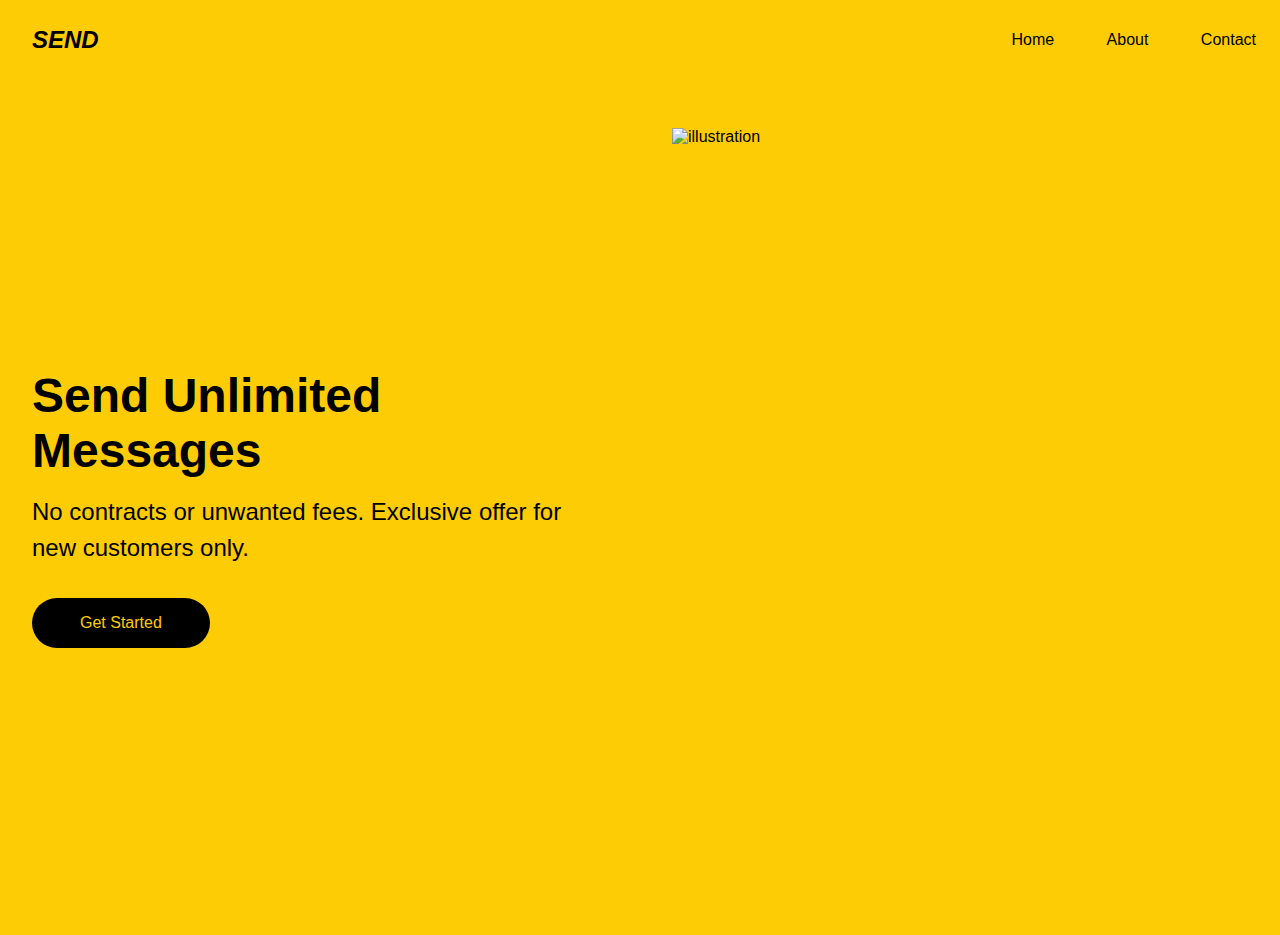
==== index.html @ 8fc83bc4 "new" ====
<!DOCTYPE html>
<html lang="en">
  <head>
    <meta charset="UTF-8" />
    <meta name="viewport" content="width=device-width, initial-scale=1.0" />
    <title>Document</title>
    <link rel="stylesheet" href="style.css" />
  </head>
  <body>
    <nav>
      <div class="logo">SEND</div>
      <div class="nav-items">
        <a href="/">Home</a> <a href="/">About</a> <a href="/">Contact</a>
      </div>
    </nav>
    <section class="hero">
      <div class="hero-container">
        <div class="column-left">
          <h1>Send Unlimited Messages</h1>
          <p>
            No contracts or unwanted fees. Exclusive offer for new customers
            only.
          </p>
          <button>Get Started</button>
        </div>
        <div class="column-right">
          <img
            src="./image-1.svg"
            alt="illustration
        "
            class="hero-image"
          />
        </div>
      </div>
    </section>
  </body>
</html>
---- style.css ----
* {
    box-sizing: border-box;
    margin: 0;
    padding: 0;
    font-family: 'Trebuchet MS', 'Lucida Sans Unicode', 'Lucida Grande',
      'Lucida Sans', Arial, sans-serif;
  }
  
  nav {
    height: 80px;
    background: #fdcc04;
    display: flex;
    justify-content: space-between;
    align-items: center;
    padding: 0rem calc((100vw - 1300px) / 2);
  }
  
  .logo {
    color: #000;
    font-size: 1.5rem;
    font-weight: bold;
    font-style: italic;
    padding: 0 2rem;
  }
  
  nav a {
    text-decoration: none;
    color: #000;
    padding: 0 1.5rem;
  }
  
  nav a:hover {
    color: #fff;
  }
  
  .hero {
    background: #fdcc04;
  }
  
  .hero-container {
    display: grid;
    grid-template-columns: 1fr 1fr;
    height: 95vh;
    padding: 3rem calc((100vw - 1300px) / 2);
  }
  
  .column-left {
    display: flex;
    flex-direction: column;
    justify-content: center;
    align-items: flex-start;
    color: #000;
    padding: 0rem 2rem;
  }
  
  .column-left h1 {
    margin-bottom: 1rem;
    font-size: 3rem;
  }
  
  .column-left p {
    margin-bottom: 2rem;
    font-size: 1.5rem;
    line-height: 1.5;
  }
  
  button {
    padding: 1rem 3rem;
    font-size: 1rem;
    border: none;
    color: #fdcc04;
    background: #000;
    cursor: pointer;
    border-radius: 50px;
  }
  
  button:hover {
    background: #fff;
    color: #000;
  }
  
  .column-right {
    display: flex;
    justify-content: center;
    align-items: center;
    padding: 0rem 2rem;
  }
  
  .hero-image {
    width: 100%;
    height: 100%;
  }
  
  @media screen and (max-width: 768px) {
    .hero-container {
      grid-template-columns: 1fr;
    }
  }
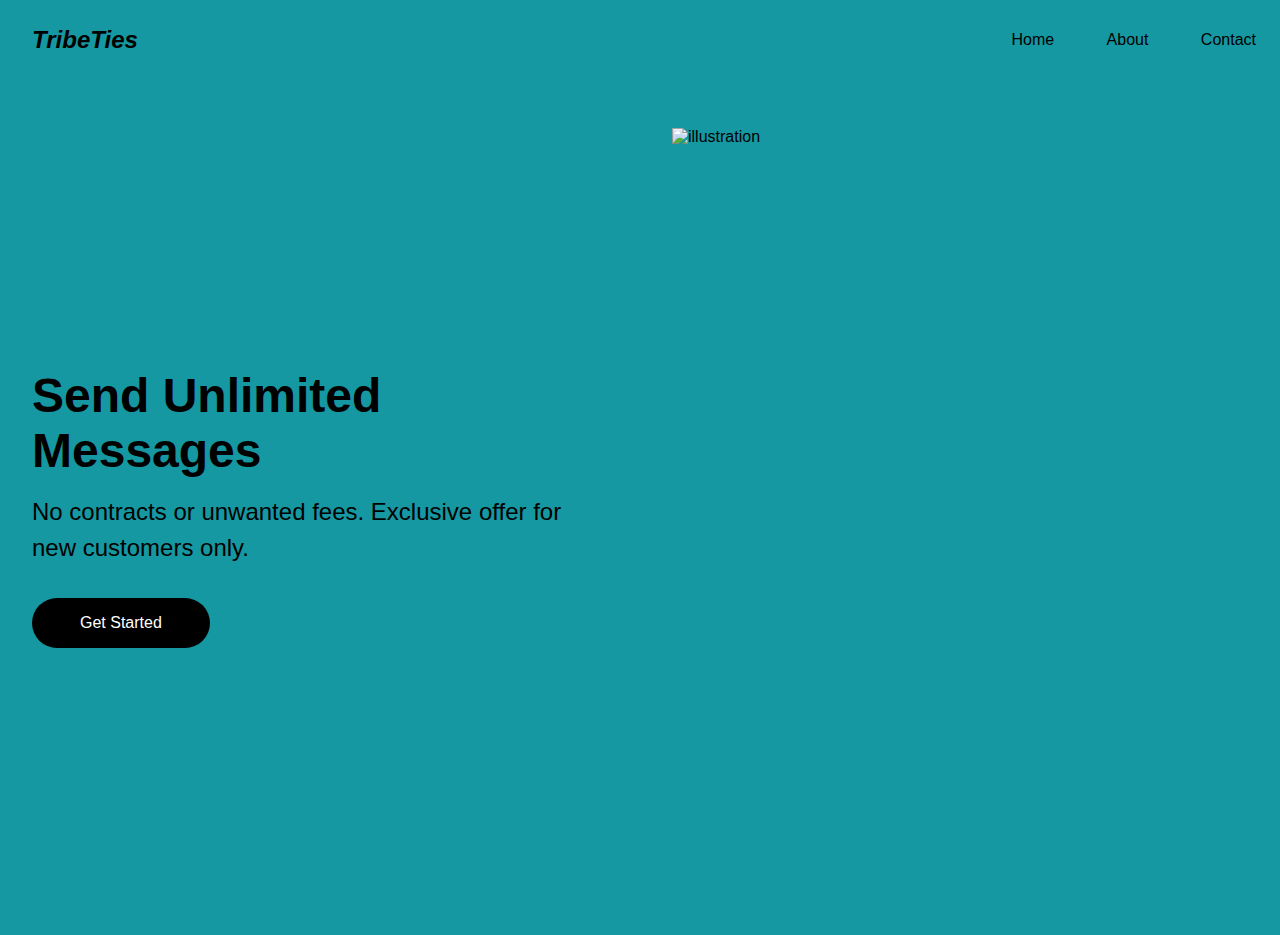
==== commit a7f27cf8: "changes" ====
--- a/index.html
+++ b/index.html
@@ -8,7 +8,7 @@
   </head>
   <body>
     <nav>
-      <div class="logo">SEND</div>
+      <div class="logo">TribeTies</div>
       <div class="nav-items">
         <a href="/">Home</a> <a href="/">About</a> <a href="/">Contact</a>
       </div>
@@ -26,8 +26,7 @@
         <div class="column-right">
           <img
             src="./image-1.svg"
-            alt="illustration
-        "
+            alt="illustration"
             class="hero-image"
           />
         </div>
--- a/style.css
+++ b/style.css
@@ -1,98 +1,98 @@
 * {
-    box-sizing: border-box;
-    margin: 0;
-    padding: 0;
-    font-family: 'Trebuchet MS', 'Lucida Sans Unicode', 'Lucida Grande',
-      'Lucida Sans', Arial, sans-serif;
+  box-sizing: border-box;
+  margin: 0;
+  padding: 0;
+  font-family: 'Trebuchet MS', 'Lucida Sans Unicode', 'Lucida Grande',
+    'Lucida Sans', Arial, sans-serif;
+}
+
+nav {
+  height: 80px;
+  background: #1598a1;
+  display: flex;
+  justify-content: space-between;
+  align-items: center;
+  padding: 0rem calc((100vw - 1300px) / 2);
+}
+
+.logo {
+  color: #000;
+  font-size: 1.5rem;
+  font-weight: bold;
+  font-style: italic;
+  padding: 0 2rem;
+}
+
+nav a {
+  text-decoration: none;
+  color: #000;
+  padding: 0 1.5rem;
+}
+
+nav a:hover {
+  color: #fff;
+}
+
+.hero {
+  background: #1598a1;
+}
+
+.hero-container {
+  display: grid;
+  grid-template-columns: 1fr 1fr;
+  height: 95vh;
+  padding: 3rem calc((100vw - 1300px) / 2);
+}
+
+.column-left {
+  display: flex;
+  flex-direction: column;
+  justify-content: center;
+  align-items: flex-start;
+  color: #000;
+  padding: 0rem 2rem;
+}
+
+.column-left h1 {
+  margin-bottom: 1rem;
+  font-size: 3rem;
+}
+
+.column-left p {
+  margin-bottom: 2rem;
+  font-size: 1.5rem;
+  line-height: 1.5;
+}
+
+button {
+  padding: 1rem 3rem;
+  font-size: 1rem;
+  border: none;
+  color: #ffffff;
+  background: #000;
+  cursor: pointer;
+  border-radius: 50px;
+}
+
+button:hover {
+  background: #fff;
+  color: #000;
+}
+
+.column-right {
+  display: flex;
+  justify-content: center;
+  align-items: center;
+  padding: 0rem 2rem;
+}
+
+.hero-image {
+  width: 100%;
+  height: 100%;
+}
+
+@media screen and (max-width: 768px) {
+  .hero-container {
+    grid-template-columns: 1fr;
   }
-  
-  nav {
-    height: 80px;
-    background: #fdcc04;
-    display: flex;
-    justify-content: space-between;
-    align-items: center;
-    padding: 0rem calc((100vw - 1300px) / 2);
-  }
-  
-  .logo {
-    color: #000;
-    font-size: 1.5rem;
-    font-weight: bold;
-    font-style: italic;
-    padding: 0 2rem;
-  }
-  
-  nav a {
-    text-decoration: none;
-    color: #000;
-    padding: 0 1.5rem;
-  }
-  
-  nav a:hover {
-    color: #fff;
-  }
-  
-  .hero {
-    background: #fdcc04;
-  }
-  
-  .hero-container {
-    display: grid;
-    grid-template-columns: 1fr 1fr;
-    height: 95vh;
-    padding: 3rem calc((100vw - 1300px) / 2);
-  }
-  
-  .column-left {
-    display: flex;
-    flex-direction: column;
-    justify-content: center;
-    align-items: flex-start;
-    color: #000;
-    padding: 0rem 2rem;
-  }
-  
-  .column-left h1 {
-    margin-bottom: 1rem;
-    font-size: 3rem;
-  }
-  
-  .column-left p {
-    margin-bottom: 2rem;
-    font-size: 1.5rem;
-    line-height: 1.5;
-  }
-  
-  button {
-    padding: 1rem 3rem;
-    font-size: 1rem;
-    border: none;
-    color: #fdcc04;
-    background: #000;
-    cursor: pointer;
-    border-radius: 50px;
-  }
-  
-  button:hover {
-    background: #fff;
-    color: #000;
-  }
-  
-  .column-right {
-    display: flex;
-    justify-content: center;
-    align-items: center;
-    padding: 0rem 2rem;
-  }
-  
-  .hero-image {
-    width: 100%;
-    height: 100%;
-  }
-  
-  @media screen and (max-width: 768px) {
-    .hero-container {
-      grid-template-columns: 1fr;
-    }
-  }+}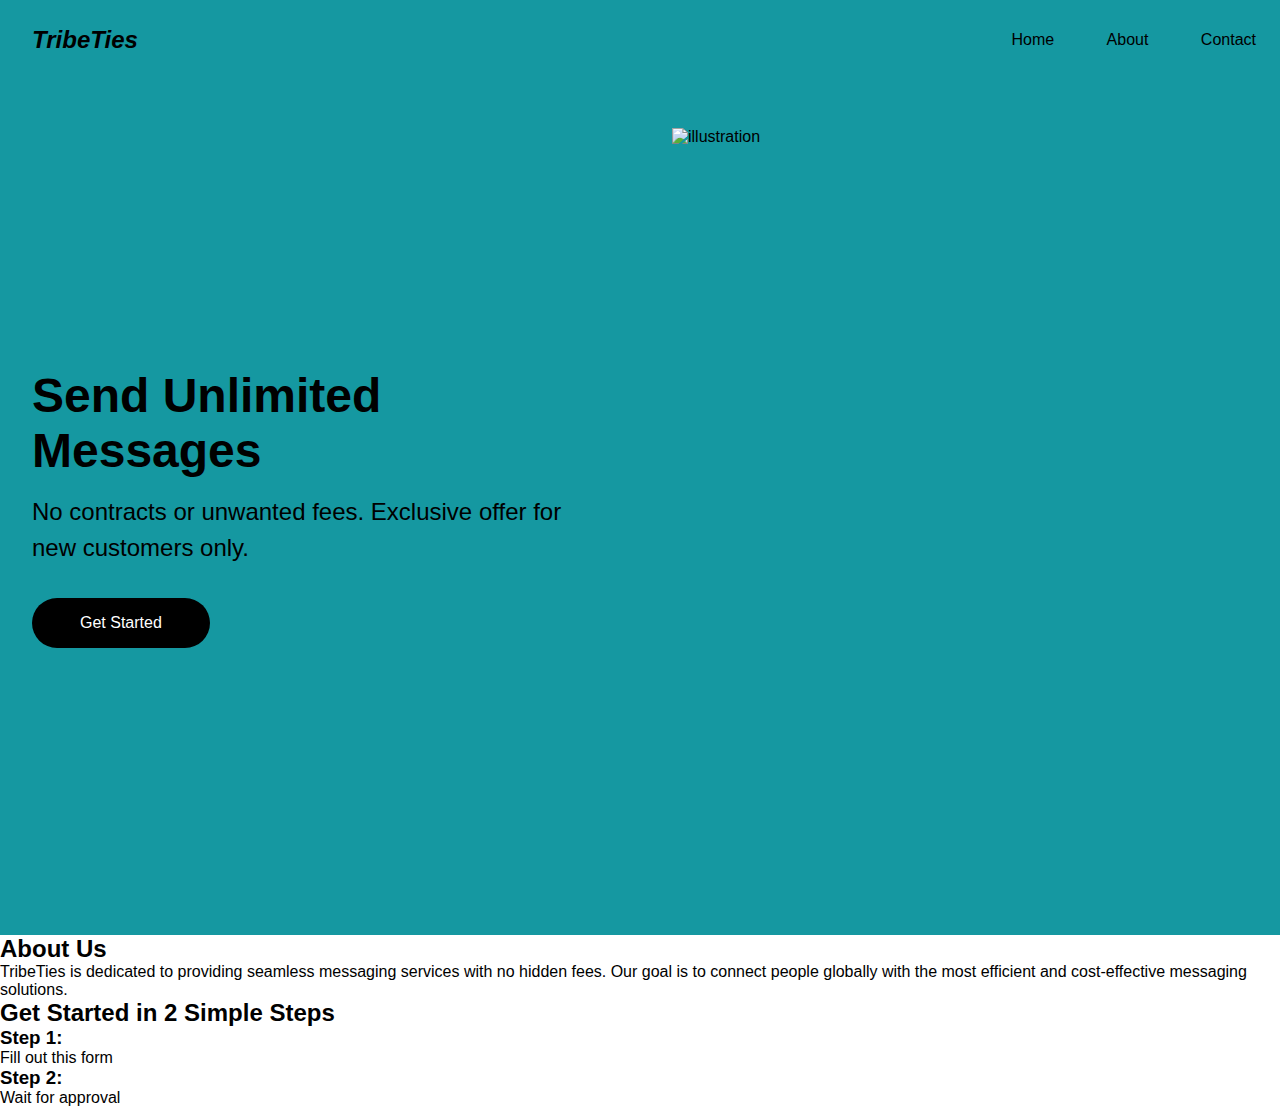
==== commit 3201acaa: "updated" ====
--- a/index.html
+++ b/index.html
@@ -1,36 +1,64 @@
 <!DOCTYPE html>
 <html lang="en">
-  <head>
-    <meta charset="UTF-8" />
-    <meta name="viewport" content="width=device-width, initial-scale=1.0" />
-    <title>Document</title>
-    <link rel="stylesheet" href="style.css" />
-  </head>
-  <body>
-    <nav>
-      <div class="logo">TribeTies</div>
-      <div class="nav-items">
-        <a href="/">Home</a> <a href="/">About</a> <a href="/">Contact</a>
+<head>
+  <meta charset="UTF-8" />
+  <meta name="viewport" content="width=device-width, initial-scale=1.0" />
+  <title>Document</title>
+  <link rel="stylesheet" href="style.css" />
+</head>
+<body>
+  <nav>
+    <div class="logo">TribeTies</div>
+    <div class="nav-items">
+      <a href="/">Home</a>
+      <a href="#about-section">About</a> <!-- Updated the About link -->
+      <a href="/">Contact</a>
+    </div>
+  </nav>
+  <section class="hero">
+    <div class="hero-container">
+      <div class="column-left">
+        <h1>Send Unlimited Messages</h1>
+        <p>
+          No contracts or unwanted fees. Exclusive offer for new customers
+          only.
+        </p>
+        <button id="get-started-button">Get Started</button> <!-- Added ID -->
       </div>
-    </nav>
-    <section class="hero">
-      <div class="hero-container">
-        <div class="column-left">
-          <h1>Send Unlimited Messages</h1>
-          <p>
-            No contracts or unwanted fees. Exclusive offer for new customers
-            only.
-          </p>
-          <button>Get Started</button>
-        </div>
-        <div class="column-right">
-          <img
-            src="./image-1.svg"
-            alt="illustration"
-            class="hero-image"
-          />
-        </div>
+      <div class="column-right">
+        <img
+          src="./image-1.svg"
+          alt="illustration"
+          class="hero-image"
+        />
       </div>
-    </section>
-  </body>
-</html>+    </div>
+  </section>
+  <!-- About Section -->
+  <section id="about-section" class="info-section">
+    <div class="info-container">
+      <h2>About Us</h2>
+      <p>
+        TribeTies is dedicated to providing seamless messaging services with no
+        hidden fees. Our goal is to connect people globally with the most
+        efficient and cost-effective messaging solutions.
+      </p>
+    </div>
+  </section>
+  <!-- New Steps Section -->
+  <section id="steps-section" class="steps-section">
+    <div class="steps-container">
+      <h2>Get Started in 2 Simple Steps</h2>
+      <div class="step">
+        <h3>Step 1:</h3>
+        <p>Fill out this form</p>
+      </div>
+      <div class="step">
+        <h3>Step 2:</h3>
+        <p>Wait for approval</p>
+      </div>
+    </div>
+  </section>
+  <script src="script.js"></script> <!-- Added script reference -->
+</body>
+</html>
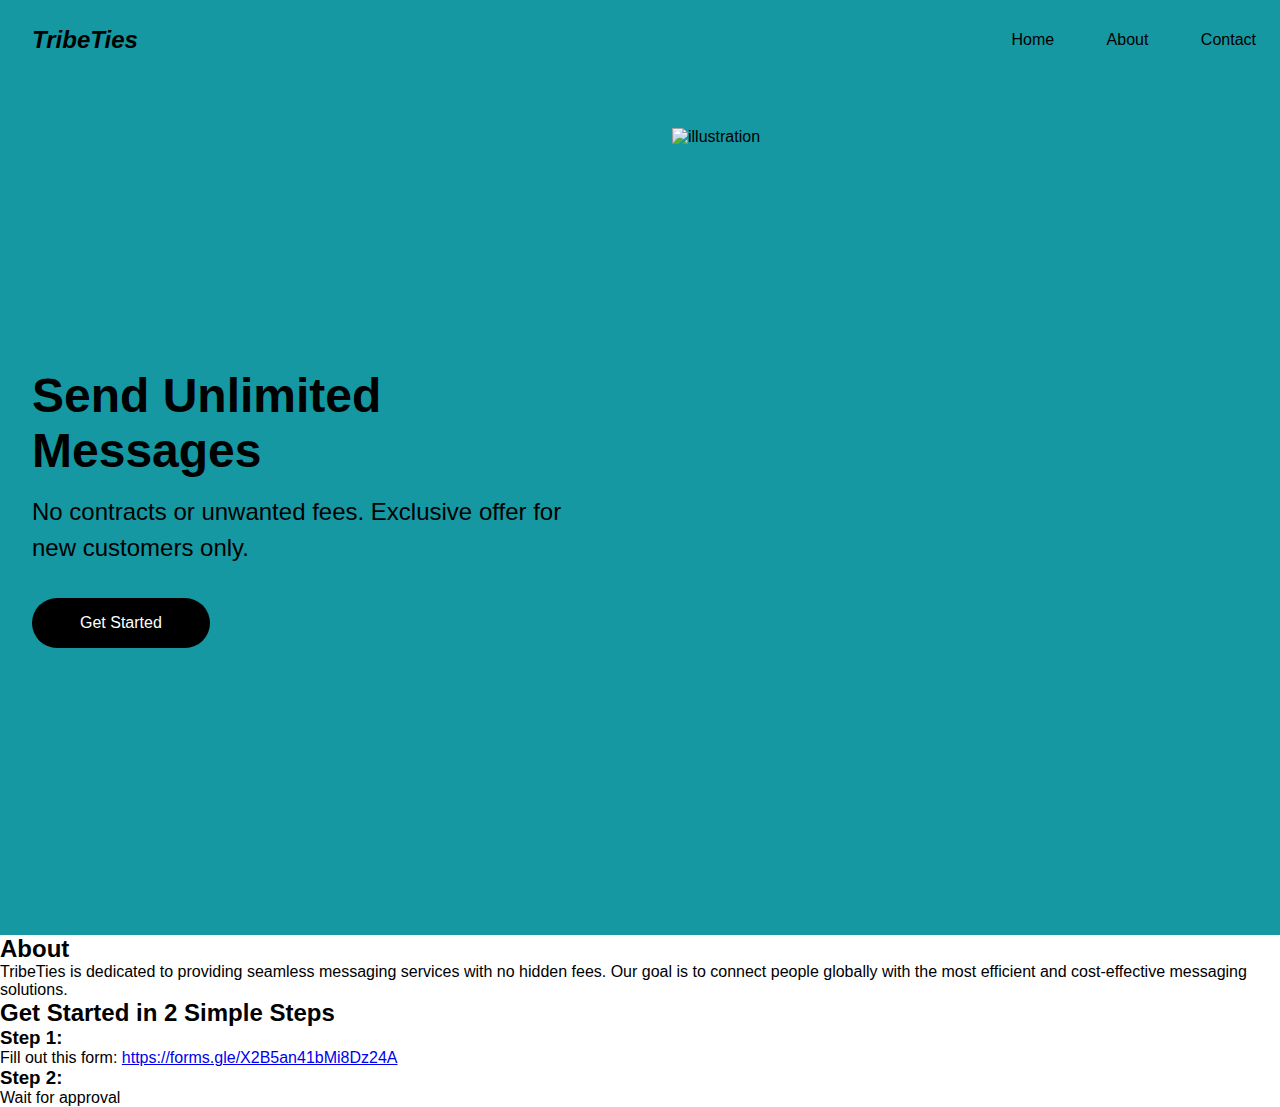
==== commit 7ab78075: "Update index.html" ====
--- a/index.html
+++ b/index.html
@@ -37,7 +37,7 @@
   <!-- About Section -->
   <section id="about-section" class="info-section">
     <div class="info-container">
-      <h2>About Us</h2>
+      <h2>About</h2>
       <p>
         TribeTies is dedicated to providing seamless messaging services with no
         hidden fees. Our goal is to connect people globally with the most
@@ -51,7 +51,7 @@
       <h2>Get Started in 2 Simple Steps</h2>
       <div class="step">
         <h3>Step 1:</h3>
-        <p>Fill out this form</p>
+        <p>Fill out this form: <a href="https://forms.gle/X2B5an41bMi8Dz24A" target="_blank">https://forms.gle/X2B5an41bMi8Dz24A</a></p>
       </div>
       <div class="step">
         <h3>Step 2:</h3>
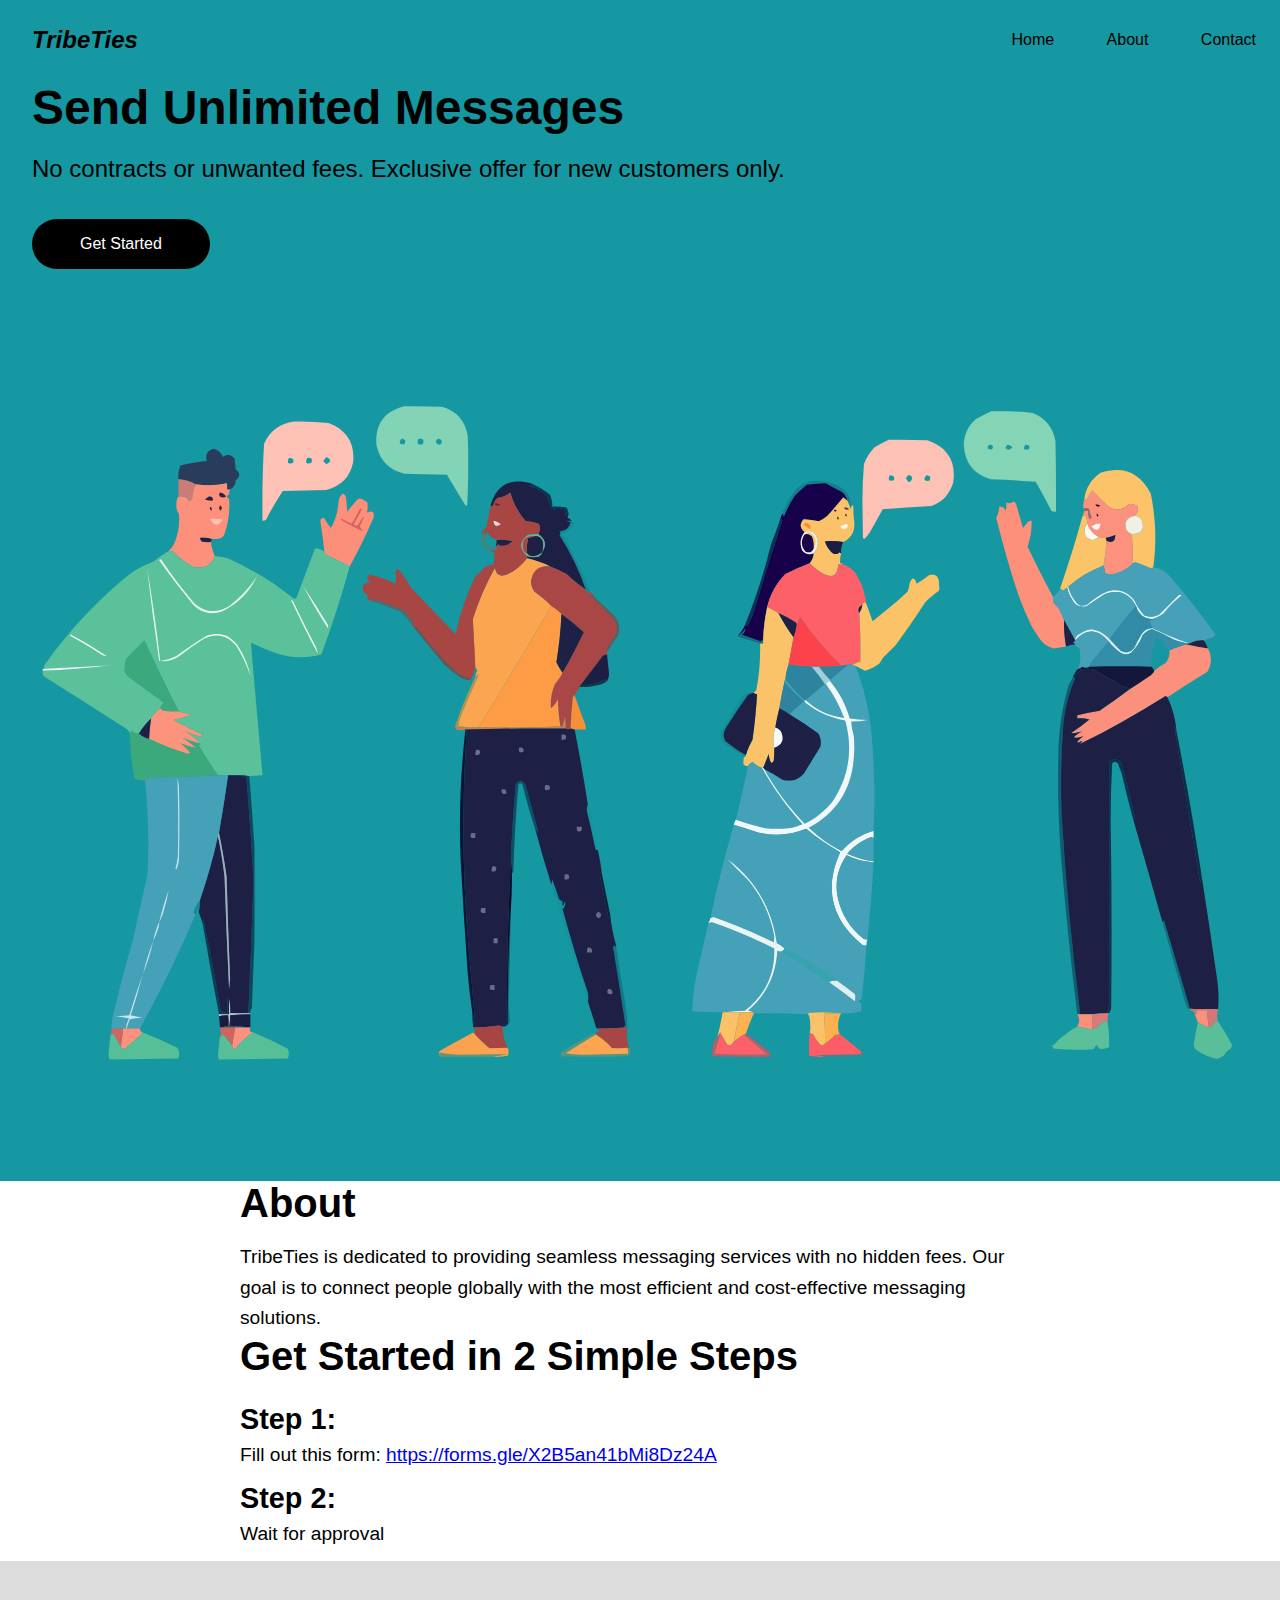
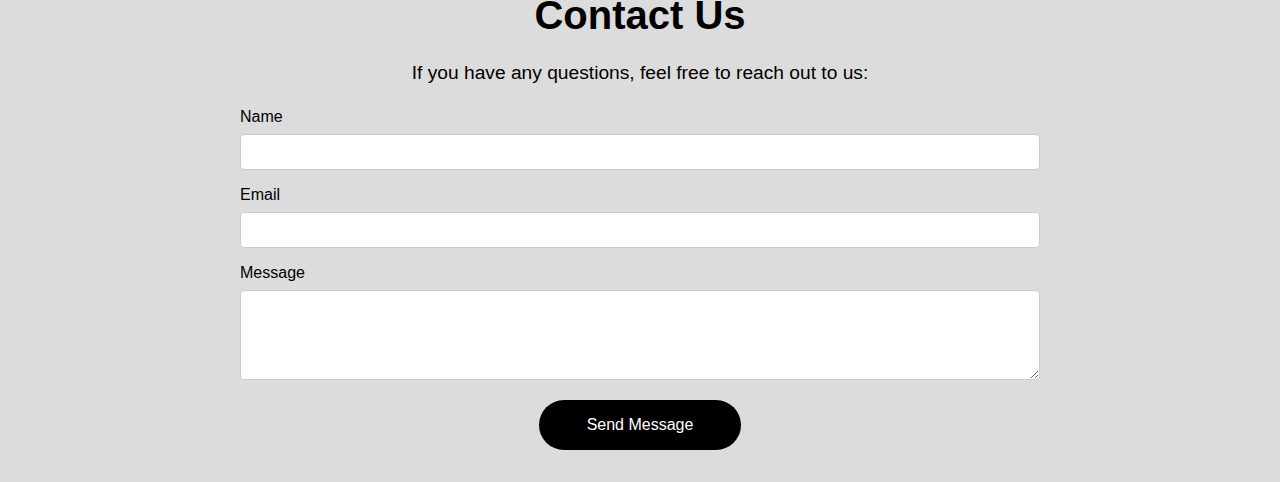
==== commit 41fcb617: "changes" ====
--- a/index.html
+++ b/index.html
@@ -10,12 +10,12 @@
   <nav>
     <div class="logo">TribeTies</div>
     <div class="nav-items">
-      <a href="/">Home</a>
-      <a href="#about-section">About</a> <!-- Updated the About link -->
-      <a href="/">Contact</a>
+      <a href="#home">Home</a>
+      <a href="#about">About</a>
+      <a href="#contact">Contact</a> 
     </div>
   </nav>
-  <section class="hero">
+  <section id="home" class="home">
     <div class="hero-container">
       <div class="column-left">
         <h1>Send Unlimited Messages</h1>
@@ -23,11 +23,11 @@
           No contracts or unwanted fees. Exclusive offer for new customers
           only.
         </p>
-        <button id="get-started-button">Get Started</button> <!-- Added ID -->
+        <button id="get-started-button">Get Started</button>
       </div>
       <div class="column-right">
         <img
-          src="./image-1.svg"
+          src="./talking.svg"
           alt="illustration"
           class="hero-image"
         />
@@ -35,7 +35,7 @@
     </div>
   </section>
   <!-- About Section -->
-  <section id="about-section" class="info-section">
+  <section id="about" class="info">
     <div class="info-container">
       <h2>About</h2>
       <p>
@@ -46,7 +46,7 @@
     </div>
   </section>
   <!-- New Steps Section -->
-  <section id="steps-section" class="steps-section">
+  <section id="steps" class="steps">
     <div class="steps-container">
       <h2>Get Started in 2 Simple Steps</h2>
       <div class="step">
@@ -59,6 +59,28 @@
       </div>
     </div>
   </section>
-  <script src="script.js"></script> <!-- Added script reference -->
+  <!-- Contact Section -->
+  <section id="contact-section" class="contact-section">
+    <div class="contact-container">
+      <h2>Contact Us</h2>
+      <p>If you have any questions, feel free to reach out to us:</p>
+      <form action="#" method="post">
+        <div class="form-group">
+          <label for="name">Name</label>
+          <input type="text" id="name" name="name" required />
+        </div>
+        <div class="form-group">
+          <label for="email">Email</label>
+          <input type="email" id="email" name="email" required />
+        </div>
+        <div class="form-group">
+          <label for="message">Message</label>
+          <textarea id="message" name="message" rows="4" required></textarea>
+        </div>
+        <button type="submit">Send Message</button>
+      </form>
+    </div>
+  </section>
+  <script src="script.js"></script>
 </body>
 </html>
--- a/style.css
+++ b/style.css
@@ -6,13 +6,21 @@
     'Lucida Sans', Arial, sans-serif;
 }
 
+html {
+  scroll-behavior: smooth; /* Added smooth scrolling */
+}
+
 nav {
+  position: fixed; /* Make the nav fixed */
+  top: 0; /* Position it at the top */
+  width: 100%; /* Make it full width */
   height: 80px;
   background: #1598a1;
   display: flex;
   justify-content: space-between;
   align-items: center;
   padding: 0rem calc((100vw - 1300px) / 2);
+  z-index: 1000; /* Ensure it stays above other content */
 }
 
 .logo {
@@ -33,11 +41,12 @@
   color: #fff;
 }
 
-.hero {
+.home {
   background: #1598a1;
-}
-
-.hero-container {
+  padding-top: 80px; /* Add padding to avoid content being hidden behind the fixed nav */
+}
+
+.home-container {
   display: grid;
   grid-template-columns: 1fr 1fr;
   height: 95vh;
@@ -88,11 +97,122 @@
 
 .hero-image {
   width: 100%;
-  height: 100%;
+  height: 80%;
 }
 
 @media screen and (max-width: 768px) {
   .hero-container {
     grid-template-columns: 1fr;
   }
+}
+
+/* New styles for the info section */
+.info-section {
+  padding: 2rem calc((100vw - 1300px) / 2);
+  background: #f4f4f4;
+  color: #000;
+  text-align: center;
+}
+
+.info-container {
+  max-width: 800px;
+  margin: 0 auto;
+}
+
+.info-container h2 {
+  margin-bottom: 1rem;
+  font-size: 2.5rem;
+}
+
+.info-container p {
+  font-size: 1.2rem;
+  line-height: 1.6;
+}
+
+/* New styles for the steps section */
+.steps-section {
+  padding: 2rem calc((100vw - 1300px) / 2);
+  background: #e6e6e6;
+  color: #000;
+  text-align: center;
+}
+
+.steps-container {
+  max-width: 800px;
+  margin: 0 auto;
+}
+
+.steps-container h2 {
+  margin-bottom: 1.5rem;
+  font-size: 2.5rem;
+}
+
+.step {
+  margin-bottom: 1rem;
+}
+
+.step h3 {
+  font-size: 1.8rem;
+  margin-bottom: 0.5rem;
+}
+
+.step p {
+  font-size: 1.2rem;
+}
+
+/* Contact Section Styles */
+.contact-section {
+  padding: 2rem calc((100vw - 1300px) / 2);
+  background: #dcdcdc;
+  color: #000;
+  text-align: center;
+}
+
+.contact-container {
+  max-width: 800px;
+  margin: 0 auto;
+}
+
+.contact-container h2 {
+  margin-bottom: 1.5rem;
+  font-size: 2.5rem;
+}
+
+.contact-container p {
+  font-size: 1.2rem;
+  margin-bottom: 1.5rem;
+}
+
+.form-group {
+  margin-bottom: 1rem;
+  text-align: left;
+}
+
+.form-group label {
+  display: block;
+  margin-bottom: 0.5rem;
+}
+
+.form-group input,
+.form-group textarea {
+  width: 100%;
+  padding: 0.5rem;
+  font-size: 1rem;
+  border: 1px solid #ccc;
+  border-radius: 4px;
+}
+
+button {
+  padding: 1rem 3rem;
+  font-size: 1rem;
+  border: none;
+  color: #ffffff;
+  background: #000;
+  cursor: pointer;
+  border-radius: 50px;
+}
+
+button:hover {
+  background: #fff;
+  color: #000;
 }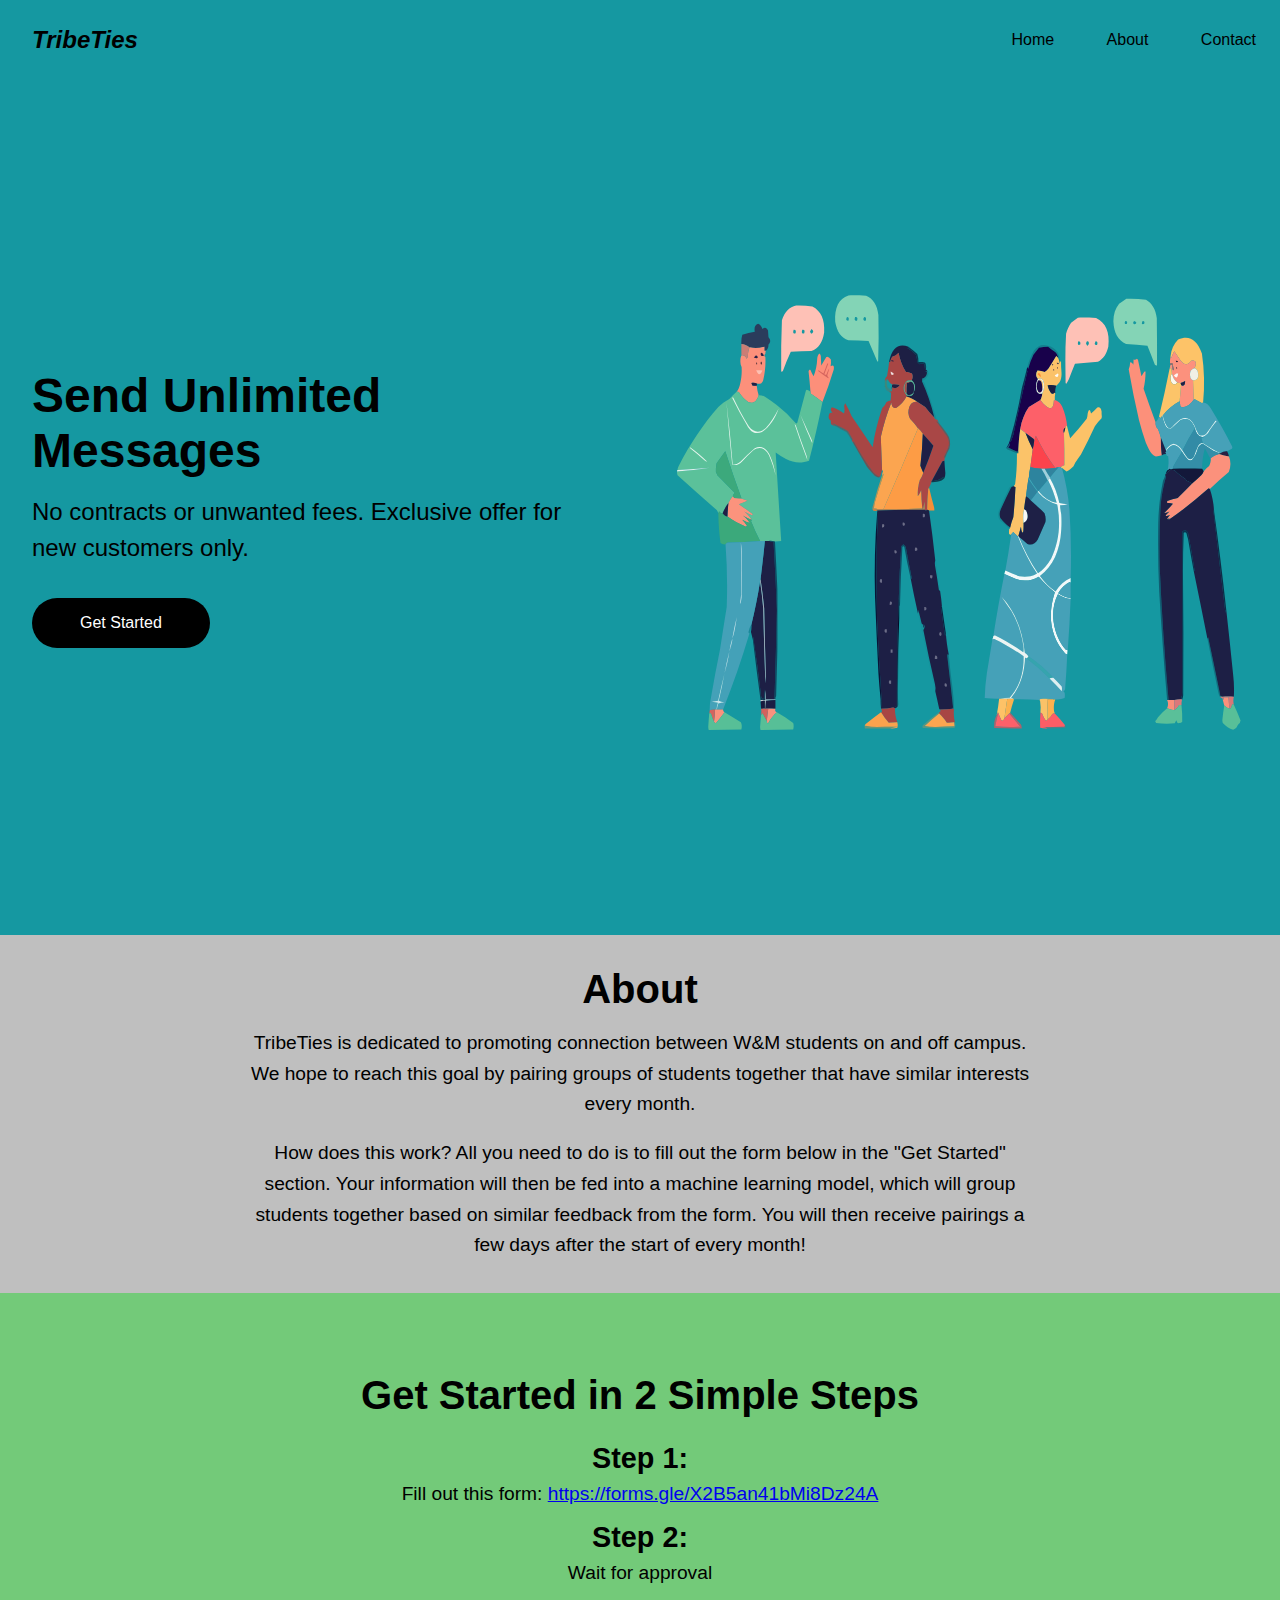
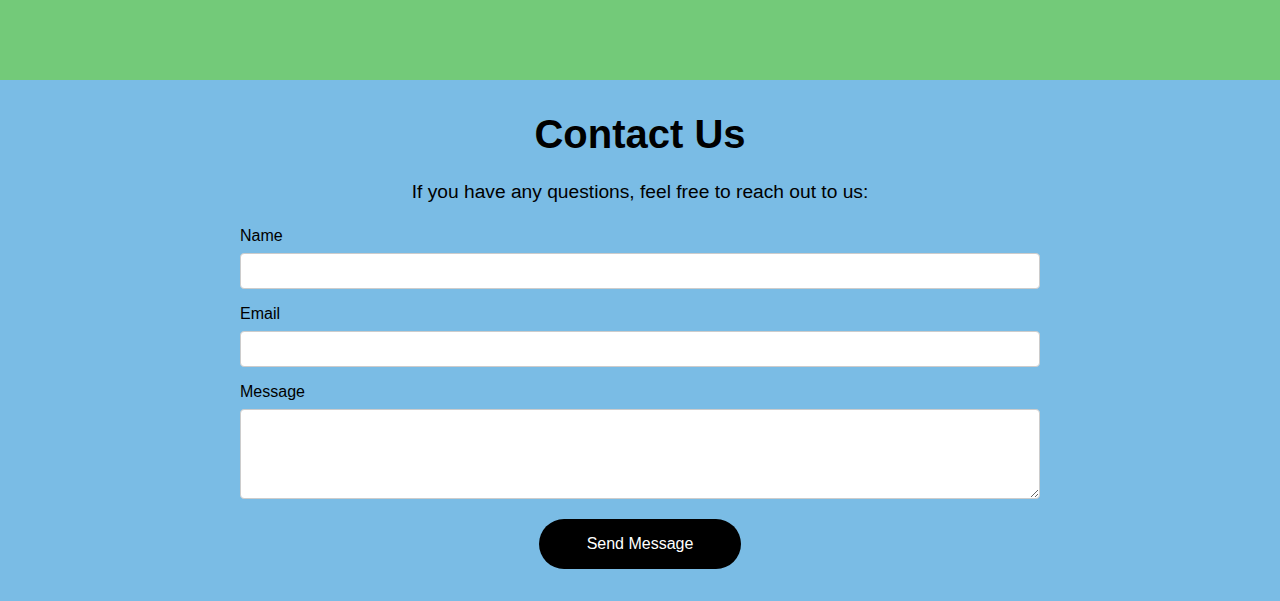
==== commit f56bb760: "refining" ====
--- a/index.html
+++ b/index.html
@@ -16,7 +16,7 @@
     </div>
   </nav>
   <section id="home" class="home">
-    <div class="hero-container">
+    <div class="home-container">
       <div class="column-left">
         <h1>Send Unlimited Messages</h1>
         <p>
@@ -35,18 +35,26 @@
     </div>
   </section>
   <!-- About Section -->
-  <section id="about" class="info">
+  <section id="about" class="info-section">
     <div class="info-container">
-      <h2>About</h2>
+      <h2 >About</h2>
       <p>
-        TribeTies is dedicated to providing seamless messaging services with no
-        hidden fees. Our goal is to connect people globally with the most
-        efficient and cost-effective messaging solutions.
+        TribeTies is dedicated to promoting connection between W&M students
+        on and off campus. We hope to reach this goal by pairing groups of 
+        students together that have similar interests every month. 
+      </p>
+      <br>
+      <p>
+        How does this work? All you need to do is to fill out the form below 
+        in the "Get Started" section. Your information will then be fed into
+        a machine learning model, which will group students together based
+        on similar feedback from the form. You will then receive pairings a
+        few days after the start of every month!
       </p>
     </div>
   </section>
   <!-- New Steps Section -->
-  <section id="steps" class="steps">
+  <section id="steps" class="steps-section">
     <div class="steps-container">
       <h2>Get Started in 2 Simple Steps</h2>
       <div class="step">
@@ -60,7 +68,7 @@
     </div>
   </section>
   <!-- Contact Section -->
-  <section id="contact-section" class="contact-section">
+  <section id="contact" class="contact">
     <div class="contact-container">
       <h2>Contact Us</h2>
       <p>If you have any questions, feel free to reach out to us:</p>
--- a/style.css
+++ b/style.css
@@ -109,9 +109,10 @@
 /* New styles for the info section */
 .info-section {
   padding: 2rem calc((100vw - 1300px) / 2);
-  background: #f4f4f4;
+  background: #bfbfbf;
   color: #000;
   text-align: center;
+  scroll-margin-top: 80px; 
 }
 
 .info-container {
@@ -131,10 +132,11 @@
 
 /* New styles for the steps section */
 .steps-section {
-  padding: 2rem calc((100vw - 1300px) / 2);
-  background: #e6e6e6;
+  padding: 5rem calc((100vw - 1300px) / 2);
+  background: #73ca79;
   color: #000;
   text-align: center;
+  scroll-margin-top: 60px;
 }
 
 .steps-container {
@@ -161,9 +163,9 @@
 }
 
 /* Contact Section Styles */
-.contact-section {
+.contact {
   padding: 2rem calc((100vw - 1300px) / 2);
-  background: #dcdcdc;
+  background: #7abce5;
   color: #000;
   text-align: center;
 }
